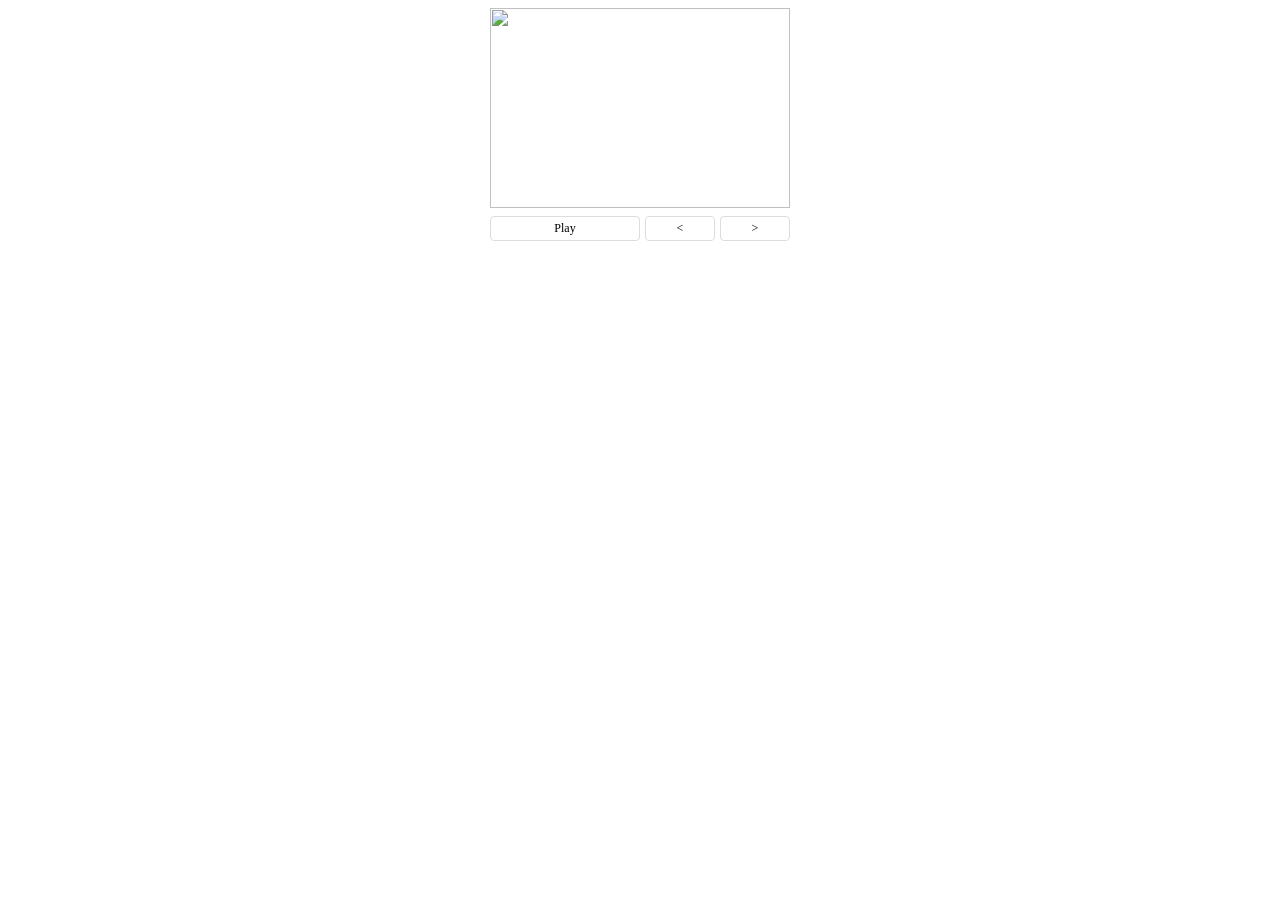
==== index.malay.html @ 0bb7b65b "up" ====
<!DOCTYPE html>
<html lang="ja">
<head>
  <meta charset="utf-8">
  <title>ViVo</title>
  <title>0</title>
  <link rel="stylesheet" href="css/styles.css">
</head>
<body>
  <main>
    <img id="main">

    <nav>
      <ul>
        <li id="play">Play</li>
        <li id="prev">&lt;</li>
        <li id="next">&gt;</li>
      </ul>
    </nav>

    <ul class="thumbnails">


    </ul>
  </main>

  <script src="js/main.js"></script>
</body>
</html>

<!-- abc -->
---- css/styles.css ----
main {
  width: 300px;
  margin: 0 auto;
}

img {
  vertical-align: bottom;
}

ul {
  list-style: none;
  padding: 0;
  margin: 0;
}

#main {
  width: 300px;
  height: 200px;
  margin-bottom: 8px;
}

nav {
  margin-bottom: 8px;
}

nav ul {
  display: flex;
  justify-content: space-between;
}

nav li {
  border: 1px solid #ddd;
  border-radius: 4px;
  font-size: 12px;
  padding: 4px;
  text-align: center;
  cursor: pointer;
  user-select: none;
}

nav li:hover {
  background: #f8f8f8;
}

#play {
  width: 140px;
}

#next,
#prev {
  width: 60px;
}

.thumbnails {
  display: grid;
  grid-template-columns: repeat(5, 56px);
  gap: 5px;
}

.thumbnails li {
  cursor: pointer;
  opacity: 0.4;
}

.thumbnails li:hover,
.thumbnails li.current {
  opacity: 1;
}

.thumbnails img {
  width: 56px;
}
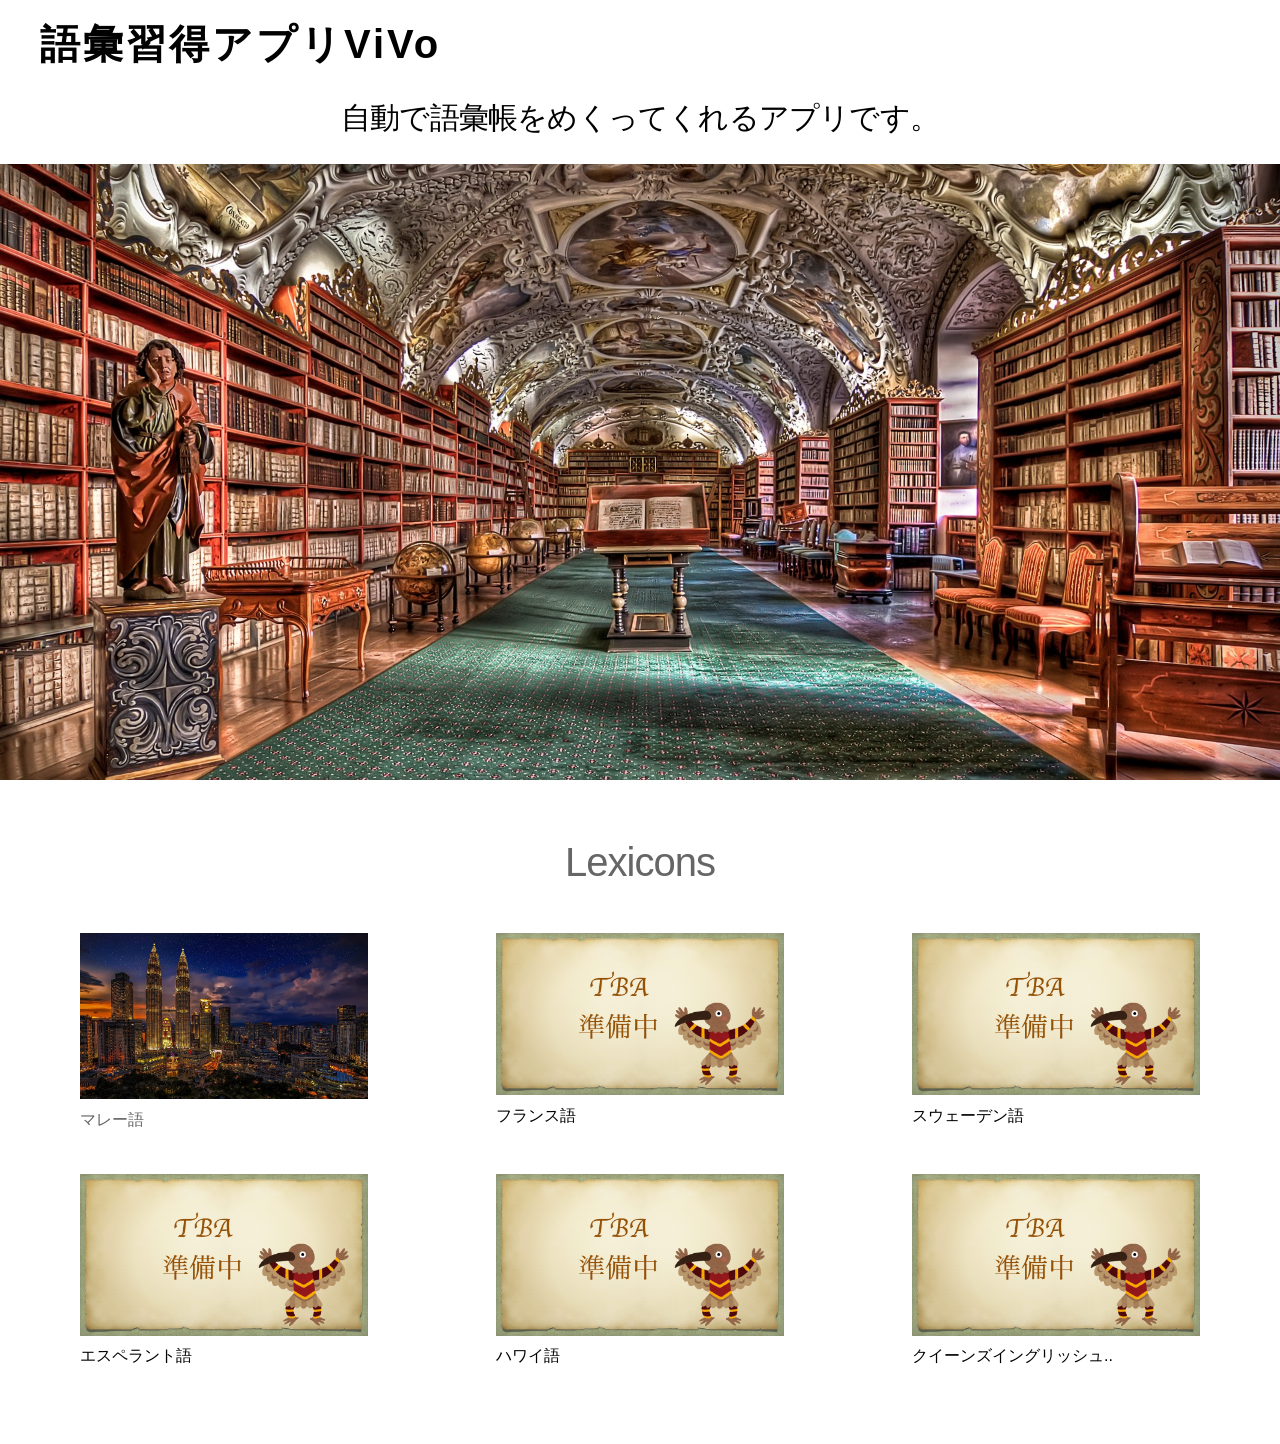
==== commit 5f29b265: "up" ====
--- a/index.malay.html
+++ b/index.malay.html
@@ -1,31 +1,95 @@
-<!DOCTYPE html>
+<!doctype html>
 <html lang="ja">
+
 <head>
-  <meta charset="utf-8">
-  <title>ViVo</title>
-  <title>0</title>
-  <link rel="stylesheet" href="css/styles.css">
-</head>
-<body>
-  <main>
-    <img id="main">
-
-    <nav>
-      <ul>
-        <li id="play">Play</li>
-        <li id="prev">&lt;</li>
-        <li id="next">&gt;</li>
-      </ul>
-    </nav>
-
-    <ul class="thumbnails">
+    <meta charset="UTF-8">
+    <meta name="viewport" content="width=device-width, initial-scale=1">
+    <title></title>
 
 
-    </ul>
-  </main>
+    <link rel="stylesheet" media="all" href="css/top.css" />
 
-  <script src="js/main.js"></script>
-</body>
-</html>
 
-<!-- abc -->+
+    <link rel="icon" type="image/png" href="img/favicon.png">
+
+</head>
+
+<body>
+    <header>
+        <div class="container">
+            <div class="row">
+                <div class="col span-12">
+                    <div class="head">
+                        <h1>語彙習得アプリViVo</h1>
+
+
+
+
+
+                    </div>
+                </div>
+            </div>
+        </div>
+        <div class="row">
+            <div class="col span-12">
+                <nav>
+                    <div id="open"><img src="img/button.png"></div>
+                    <div id="close"><img src="img/button2.png"></div>
+                    <div id="navi">
+                        <ul>
+                            <h4>自動で語彙帳をめくってくれるアプリです。</h4>
+
+                        </ul>
+                    </div>
+                </nav>
+            </div>
+        </div>
+        </div>
+    </header>
+    <div class="mainimg">
+        <img src="img/Library.jpg" alt="メイン画像">
+    </div>
+    <main>
+        <section>
+            <div class="container">
+                <h2 class="catch">Lexicons</h2>
+                <div class="row">
+                    <div class="col span-4">
+                        <figure>
+                            <img src="img/Malay.jpg" alt="画像">
+                            <a href="index.malay.html">マレー語</a>
+                        </figure>
+                    </div>
+                    <div class="col span-4">
+                        <figure>
+                            <img src="img/TBA.jpeg" alt="画像">
+                            <figcaption>フランス語</figcaption>
+                        </figure>
+                    </div>
+                    <div class="col span-4">
+                        <figure>
+                            <img src="img/TBA.jpeg" alt="画像">
+                            <figcaption>スウェーデン語</figcaption>
+                        </figure>
+                    </div>
+                </div>
+                <div class="row">
+                    <div class="col span-4">
+                        <figure>
+                            <img src="img/TBA.jpeg" alt="画像">
+                            <figcaption>エスペラント語</figcaption>
+                        </figure>
+                    </div>
+                    <div class="col span-4">
+                        <figure>
+                            <img src="img/TBA.jpeg" alt="画像">
+                            <figcaption>ハワイ語</figcaption>
+                        </figure>
+                    </div>
+                    <div class="col span-4">
+                        <figure>
+                            <img src="img/TBA.jpeg" alt="画像">
+                            <figcaption>クイーンズイングリッシュ..</figcaption>
+                        </figure>
+                    </div>
--- a/css/top.css
+++ b/css/top.css
@@ -0,0 +1,161 @@
+@charset "UTF-8";
+@import url("grid.css");
+
+img {
+	max-width:100%;
+	height: auto
+}
+a {
+    display:block;
+    color: #666;
+    text-decoration-line: none;
+}
+a:hover {
+    color: #999;
+}
+a img:hover {
+	opacity: 0.8;
+}
+.underline {
+	border-bottom: 3px solid #000;
+	padding-bottom: 0.5rem;
+}
+.center {
+	text-align: center;
+}
+
+
+.head {
+	display: flex;
+    flex-direction: row;
+    padding: 1rem 0 0 0;
+}
+
+.head h1 {
+    padding: 1rem 0;
+	font-weight: 700;
+	letter-spacing: 3px;
+}
+.snsbox {
+	margin-left: auto;
+	font-size: 3.0rem;
+	padding: 1rem 0 0 0;
+}
+nav ul {
+	display: flex;
+    flex-direction: row;
+    justify-content: center;
+    list-style: none;
+	margin-bottom: 0.5rem;
+}
+nav li {
+    display: block;
+    flex: 0 0 15%;
+}
+nav li a {
+    text-decoration: none;
+    text-align: center;
+}
+nav a:hover {
+    text-decoration: underline;
+}
+nav a {
+    padding: 1rem;
+}
+
+@media screen and (min-width: 768px){
+
+#open,#close {
+    display: none !important;
+}
+
+#navi {
+    display: block !important;
+}
+}
+
+@media screen and (max-width: 768px){
+.head {
+	flex-direction: column;
+    text-align: left;
+    margin-bottom: 20px;
+}
+.telbox {
+	margin-left: 0;
+	text-align: center;
+}
+.head #open,#close  {
+    position: absolute;
+    top: 28px;
+    right: 12px;
+    }
+nav ul {
+	flex-direction: column;
+}
+
+nav li {
+	padding-top: 0;
+	border-bottom: 1px solid #ccc;
+	margin-bottom: 0;
+}
+
+#open,#close  {
+    display: block;
+    width: 50px;
+    border: none;
+    position: absolute;
+    top: 20px;
+    right: 12px;
+}
+
+#navi {
+    display: none;
+}
+}
+
+
+.mainimg img {
+	width: 100vw;
+}
+
+
+main {
+    margin: 5rem 0 5rem 0;
+}
+
+h2.catch {
+	text-align: center;
+	color: #666;
+	font-size: 4.0rem;
+	margin-bottom: 3rem;
+}
+
+
+footer {
+    background-color: #fff;
+    padding: 3rem 0;
+}
+footer h5 {
+    border-bottom: 1px solid #ccc;
+}
+
+
+
+
+
+#pagetop {
+    position: fixed;
+    bottom: 15px;
+    right: 15px;
+}
+#pagetop a {
+    display: block;
+    background: #666;
+    color: #fff;
+    width: 50px;
+    padding: 10px 5px;
+    text-align: center;
+}
+#pagetop a:hover {
+    background: #999;
+}
